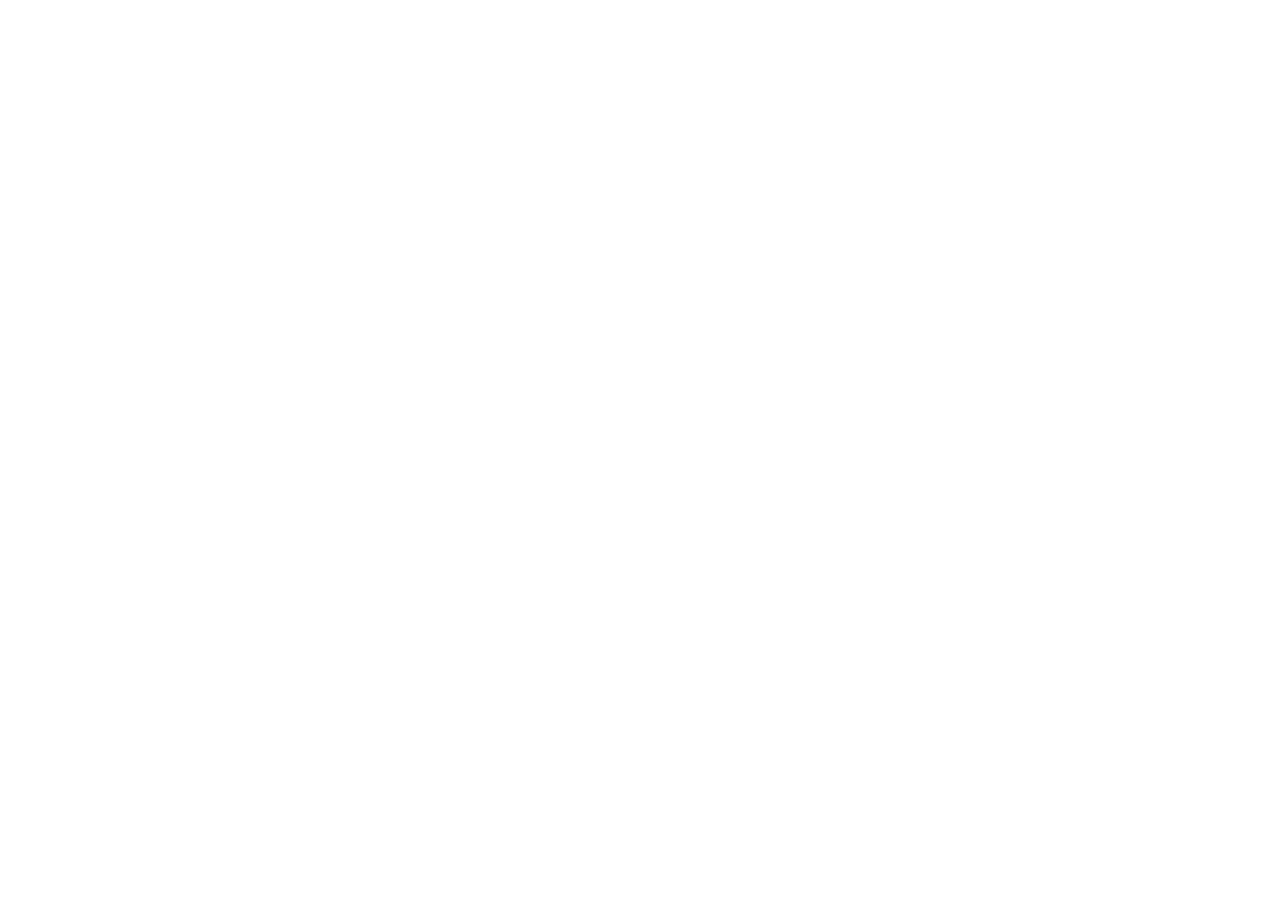
==== index.html @ 7c41d556 "создал файлы для работы" ====
<!DOCTYPE html>
<html lang="ru">
  <head>
    <meta charset="UTF-8" />
    <meta name="viewport" content="width=device-width, initial-scale=1.0" />
    <link rel="stylesheet" href="./css/reset.css" />
    <link rel="stylesheet" href="./css/style.css" />
    <script src="./js/main.js" defer></script>
    <title>Delivery Food</title>
  </head>
  <body></body>
</html>
---- css/style.css ----
@import url("https://fonts.googleapis.com/css2?family=Roboto:wght@400;700&display=swap");
* {
  box-sizing: border-box;
}

body {
  font-family: "Roboto", sans-serif;
}

.container {
  max-width: 1200px;
  margin: 0 auto;
}
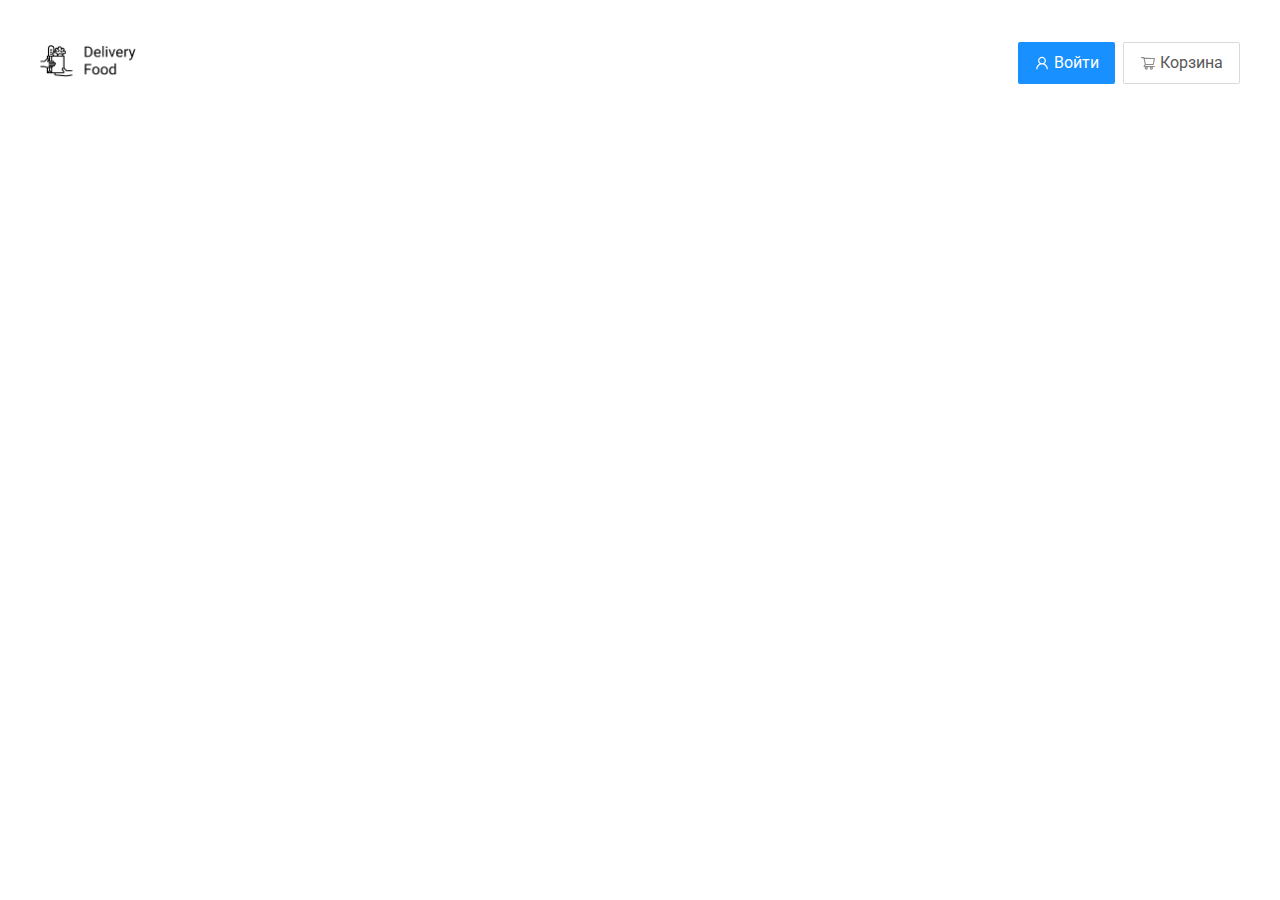
==== commit 065e4b51: "создал: шапку сайта, svg sprites" ====
--- a/index.html
+++ b/index.html
@@ -8,5 +8,38 @@
     <script src="./js/main.js" defer></script>
     <title>Delivery Food</title>
   </head>
-  <body></body>
+  <body>
+    <header class="header">
+      <div class="container">
+        <div class="header-wrapper">
+          <a href="./" class="header-logo logo">
+            <img src="./img/logo.png" alt="logo" />
+          </a>
+          <div class="header-buttons">
+            <a href="#" class="header-login header-button">
+              <svg class="header-login-svg" width="16" height="16">
+                <use href="./img/svg/sprites.svg#login"></use>
+              </svg>
+              Войти
+            </a>
+            <a href="#" class="header-basket header-button">
+              <svg class="header-basket-svg" width="16" height="16">
+                <use href="./img/svg/sprites.svg#basket"></use>
+              </svg>
+              Корзина
+            </a>
+          </div>
+        </div>
+        <!-- /.header-wrapper -->
+      </div>
+      <!-- /.container -->
+    </header>
+    <!-- ./header -->
+    <main class="main"></main>
+    <!-- ./main -->
+    <footer class="footer">
+      <!-- /.container -->
+    </footer>
+    <!-- ./footer -->
+  </body>
 </html>
--- a/css/style.css
+++ b/css/style.css
@@ -10,4 +10,45 @@
 .container {
   max-width: 1200px;
   margin: 0 auto;
+  height: 100%;
+}
+
+.header {
+  height: 125px;
+}
+.header-wrapper {
+  display: flex;
+  align-items: center;
+  justify-content: space-between;
+  height: 100%;
+}
+.header-logo {
+  max-width: 100px;
+}
+.header-logo img {
+  width: 100%;
+}
+.header-buttons {
+  display: flex;
+  gap: 8px;
+}
+.header-button {
+  padding: 8px 16px;
+  font-size: 16px;
+  font-style: normal;
+  font-weight: 400;
+  line-height: 24px;
+  text-decoration: none;
+  display: flex;
+  align-items: center;
+  gap: 4px;
+  border-radius: 2px;
+}
+.header-login {
+  background-color: #1890FF;
+  color: #fff;
+}
+.header-basket {
+  border: 1px solid #D9D9D9;
+  color: #595959;
 }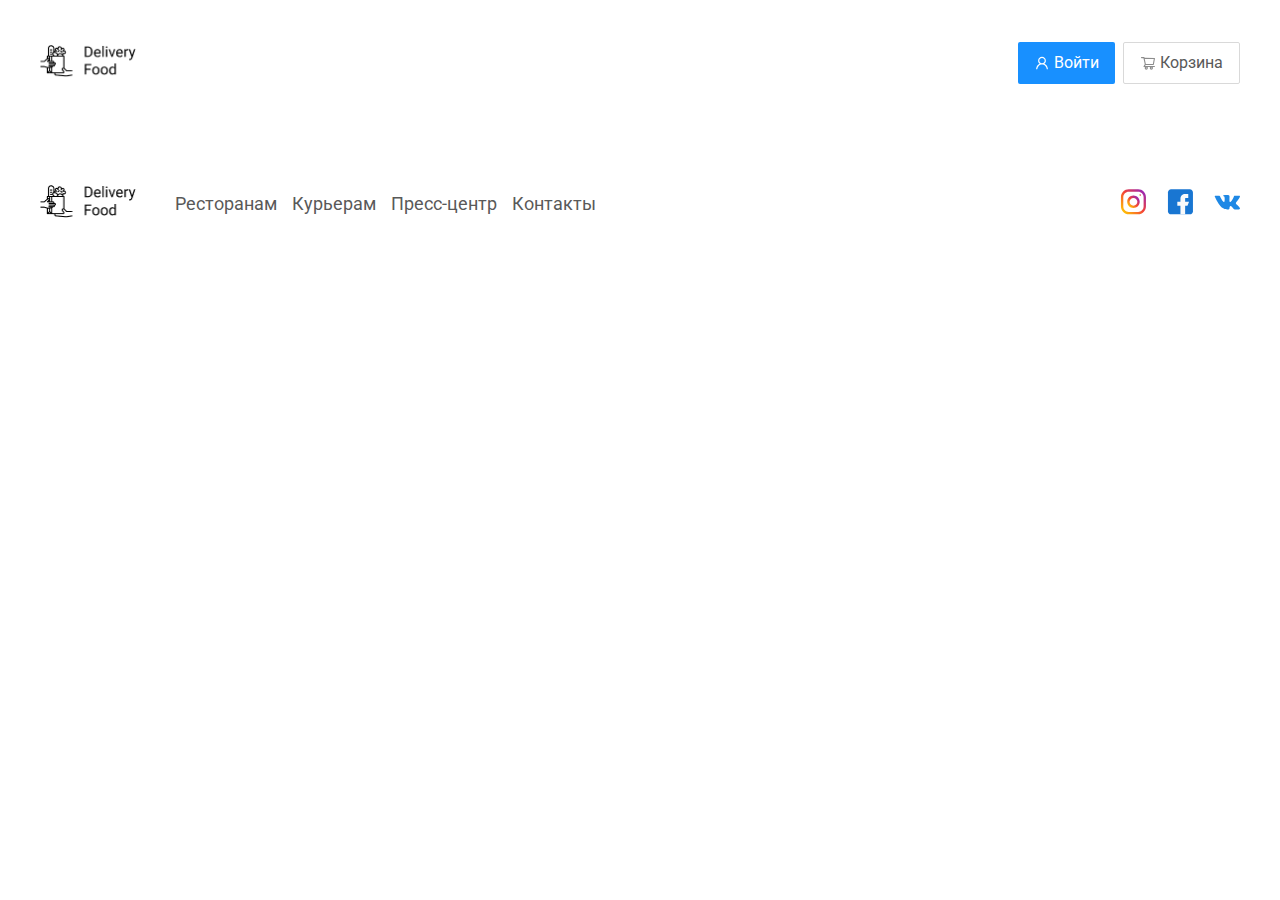
==== commit 70d138b3: "создал: блок footer и стилизовал его" ====
--- a/index.html
+++ b/index.html
@@ -38,6 +38,44 @@
     <main class="main"></main>
     <!-- ./main -->
     <footer class="footer">
+      <div class="container">
+        <div class="footer-wrapper">
+          <a href="./" class="footer-logo logo">
+            <img src="./img/logo.png" alt="logo" />
+          </a>
+          <ul class="footer-list">
+            <li class="footer-list__item">
+              <a href="#" class="footer-list__link">Ресторанам</a>
+            </li>
+            <li class="footer-list__item">
+              <a href="#" class="footer-list__link">Курьерам</a>
+            </li>
+            <li class="footer-list__item">
+              <a href="#" class="footer-list__link">Пресс-центр</a>
+            </li>
+            <li class="footer-list__item">
+              <a href="#" class="footer-list__link">Контакты</a>
+            </li>
+          </ul>
+          <!-- /.footer-list -->
+          <div class="footer-social">
+            <a href="#" class="footer-social__link">
+              <img src="./img/svg/instagram.svg" alt="instagram" />
+            </a>
+            <a href="#" class="footer-social__link">
+              <svg class="footer-svg" width="26" height="26">
+                <use href="./img/svg/sprites.svg#facebook"></use>
+              </svg>
+            </a>
+            <a href="#" class="footer-social__link">
+              <svg class="footer-svg" width="26" height="26">
+                <use href="./img/svg/sprites.svg#vk"></use>
+              </svg>
+            </a>
+          </div>
+        </div>
+        <!-- /.footer-wrapper -->
+      </div>
       <!-- /.container -->
     </footer>
     <!-- ./footer -->
--- a/css/style.css
+++ b/css/style.css
@@ -5,6 +5,11 @@
 
 body {
   font-family: "Roboto", sans-serif;
+}
+
+a {
+  text-decoration: none;
+  color: inherit;
 }
 
 .container {
@@ -21,12 +26,6 @@
   align-items: center;
   justify-content: space-between;
   height: 100%;
-}
-.header-logo {
-  max-width: 100px;
-}
-.header-logo img {
-  width: 100%;
 }
 .header-buttons {
   display: flex;
@@ -51,4 +50,38 @@
 .header-basket {
   border: 1px solid #D9D9D9;
   color: #595959;
+}
+
+.logo {
+  max-width: 100px;
+}
+.logo img {
+  width: 100%;
+}
+
+.footer {
+  height: 156px;
+}
+.footer-wrapper {
+  display: flex;
+  align-items: center;
+  justify-content: space-between;
+  height: 100%;
+  gap: 35px;
+}
+.footer-list {
+  flex-grow: 1;
+  display: flex;
+  align-items: center;
+  gap: 15px;
+  color: #595959;
+  font-size: 18px;
+  font-style: normal;
+  font-weight: 400;
+  line-height: normal;
+}
+.footer-social {
+  display: flex;
+  align-items: center;
+  gap: 21px;
 }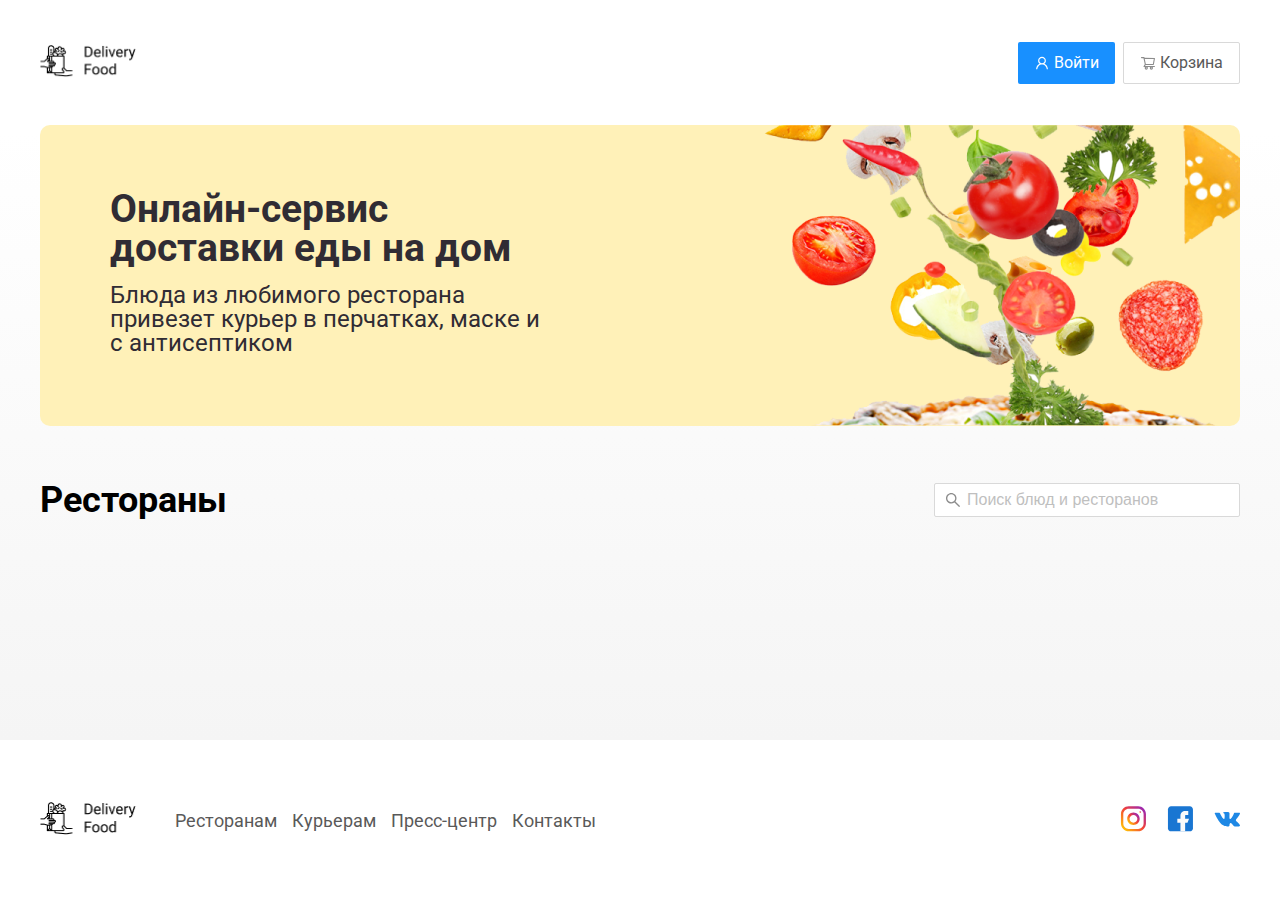
==== commit 062e82c4: "создал: баннер и product header" ====
--- a/index.html
+++ b/index.html
@@ -9,75 +9,113 @@
     <title>Delivery Food</title>
   </head>
   <body>
-    <header class="header">
-      <div class="container">
-        <div class="header-wrapper">
-          <a href="./" class="header-logo logo">
-            <img src="./img/logo.png" alt="logo" />
-          </a>
-          <div class="header-buttons">
-            <a href="#" class="header-login header-button">
-              <svg class="header-login-svg" width="16" height="16">
-                <use href="./img/svg/sprites.svg#login"></use>
-              </svg>
-              Войти
+    <div class="page-wrapper">
+      <header class="header">
+        <div class="container">
+          <div class="header-wrapper">
+            <a href="./" class="header-logo logo">
+              <img src="./img/logo.png" alt="logo" />
             </a>
-            <a href="#" class="header-basket header-button">
-              <svg class="header-basket-svg" width="16" height="16">
-                <use href="./img/svg/sprites.svg#basket"></use>
-              </svg>
-              Корзина
+            <div class="header-buttons">
+              <a href="#" class="header-login header-button">
+                <svg class="header-login-svg" width="16" height="16">
+                  <use href="./img/svg/sprites.svg#login"></use>
+                </svg>
+                Войти
+              </a>
+              <a href="#" class="header-basket header-button">
+                <svg class="header-basket-svg" width="16" height="16">
+                  <use href="./img/svg/sprites.svg#basket"></use>
+                </svg>
+                Корзина
+              </a>
+            </div>
+          </div>
+          <!-- /.header-wrapper -->
+        </div>
+        <!-- /.container -->
+      </header>
+      <!-- ./header -->
+      <main class="main">
+        <div class="container">
+          <div class="banner">
+            <div class="banner-text">
+              <h1 class="banner-text__title">
+                Онлайн-сервис доставки еды на дом
+              </h1>
+              <p class="banner-text__subtitle">
+                Блюда из любимого ресторана привезет курьер в перчатках, маске и
+                с антисептиком
+              </p>
+            </div>
+            <!-- /.banner-text -->
+            <img src="./img/banner.png" alt="banner" class="banner-image" />
+          </div>
+          <!-- /.banner -->
+          <div class="product">
+            <div class="product-header">
+              <h2 class="product-header__title">Рестораны</h2>
+              <div class="product-header__search">
+                <svg class="product-header__icon" width="18" height="18">
+                  <use href="./img/svg/sprites.svg#search"></use>
+                </svg>
+                <input
+                  type="text"
+                  class="input product-header__input"
+                  placeholder="Поиск блюд и ресторанов"
+                />
+              </div>
+            </div>
+            <!-- /.product-header -->
+          </div>
+          <!-- /.product -->
+        </div>
+        <!-- /.container -->
+      </main>
+      <!-- ./main -->
+      <footer class="footer">
+        <div class="container">
+          <div class="footer-wrapper">
+            <a href="./" class="footer-logo logo">
+              <img src="./img/logo.png" alt="logo" />
             </a>
+            <ul class="footer-list">
+              <li class="footer-list__item">
+                <a href="#" class="footer-list__link">Ресторанам</a>
+              </li>
+              <li class="footer-list__item">
+                <a href="#" class="footer-list__link">Курьерам</a>
+              </li>
+              <li class="footer-list__item">
+                <a href="#" class="footer-list__link">Пресс-центр</a>
+              </li>
+              <li class="footer-list__item">
+                <a href="#" class="footer-list__link">Контакты</a>
+              </li>
+            </ul>
+            <!-- /.footer-list -->
+            <div class="footer-social">
+              <a href="#" class="footer-social__link">
+                <img src="./img/svg/instagram.svg" alt="instagram" />
+              </a>
+              <a href="#" class="footer-social__link">
+                <svg class="footer-svg" width="26" height="26">
+                  <use href="./img/svg/sprites.svg#facebook"></use>
+                </svg>
+              </a>
+              <a href="#" class="footer-social__link">
+                <svg class="footer-svg" width="26" height="26">
+                  <use href="./img/svg/sprites.svg#vk"></use>
+                </svg>
+              </a>
+            </div>
           </div>
+          <!-- /.footer-wrapper -->
         </div>
-        <!-- /.header-wrapper -->
-      </div>
-      <!-- /.container -->
-    </header>
-    <!-- ./header -->
-    <main class="main"></main>
-    <!-- ./main -->
-    <footer class="footer">
-      <div class="container">
-        <div class="footer-wrapper">
-          <a href="./" class="footer-logo logo">
-            <img src="./img/logo.png" alt="logo" />
-          </a>
-          <ul class="footer-list">
-            <li class="footer-list__item">
-              <a href="#" class="footer-list__link">Ресторанам</a>
-            </li>
-            <li class="footer-list__item">
-              <a href="#" class="footer-list__link">Курьерам</a>
-            </li>
-            <li class="footer-list__item">
-              <a href="#" class="footer-list__link">Пресс-центр</a>
-            </li>
-            <li class="footer-list__item">
-              <a href="#" class="footer-list__link">Контакты</a>
-            </li>
-          </ul>
-          <!-- /.footer-list -->
-          <div class="footer-social">
-            <a href="#" class="footer-social__link">
-              <img src="./img/svg/instagram.svg" alt="instagram" />
-            </a>
-            <a href="#" class="footer-social__link">
-              <svg class="footer-svg" width="26" height="26">
-                <use href="./img/svg/sprites.svg#facebook"></use>
-              </svg>
-            </a>
-            <a href="#" class="footer-social__link">
-              <svg class="footer-svg" width="26" height="26">
-                <use href="./img/svg/sprites.svg#vk"></use>
-              </svg>
-            </a>
-          </div>
-        </div>
-        <!-- /.footer-wrapper -->
-      </div>
-      <!-- /.container -->
-    </footer>
-    <!-- ./footer -->
+        <!-- /.container -->
+      </footer>
+      <!-- ./footer -->
+    </div>
+    <!-- /.page-wrapper -->
   </body>
 </html>
--- a/css/style.css
+++ b/css/style.css
@@ -13,13 +13,22 @@
 }
 
 .container {
+  width: 100%;
   max-width: 1200px;
   margin: 0 auto;
   height: 100%;
 }
 
+.page-wrapper {
+  display: flex;
+  flex-direction: column;
+  min-height: 100vh;
+}
+
 .header {
-  height: 125px;
+  min-height: 7.8125rem;
+  display: flex;
+  align-items: center;
 }
 .header-wrapper {
   display: flex;
@@ -29,59 +38,189 @@
 }
 .header-buttons {
   display: flex;
-  gap: 8px;
+  gap: 0.5rem;
 }
 .header-button {
-  padding: 8px 16px;
-  font-size: 16px;
+  padding: 0.5rem 1rem;
+  font-size: 1rem;
   font-style: normal;
   font-weight: 400;
-  line-height: 24px;
+  line-height: 1.5rem;
   text-decoration: none;
   display: flex;
   align-items: center;
-  gap: 4px;
-  border-radius: 2px;
+  gap: 0.25rem;
+  border-radius: 0.125rem;
 }
 .header-login {
   background-color: #1890FF;
   color: #fff;
 }
 .header-basket {
-  border: 1px solid #D9D9D9;
+  border: 0.0625rem solid #D9D9D9;
   color: #595959;
 }
 
 .logo {
-  max-width: 100px;
+  max-width: 6.25rem;
 }
 .logo img {
   width: 100%;
 }
 
+.main {
+  flex-grow: 1;
+  background: linear-gradient(180deg, rgba(245, 245, 245, 0) 1.04%, #F5F5F5 100%);
+}
+
+.banner {
+  display: flex;
+  justify-content: space-between;
+  background-color: #fff1b8;
+  padding-left: 4.375rem;
+  border-radius: 0.625rem;
+}
+.banner-text {
+  max-width: 33.625rem;
+  color: #302C34;
+  padding: 4.0625rem 0;
+}
+.banner-text__title {
+  font-size: 2.4375rem;
+  margin-bottom: 0.9375rem;
+  font-weight: 700;
+}
+.banner-text__subtitle {
+  font-size: 1.5rem;
+  font-weight: 400;
+}
+
+.product {
+  padding-top: 3.5rem;
+  padding-bottom: 5.625rem;
+}
+.product-header {
+  display: flex;
+  align-items: center;
+  flex-wrap: wrap;
+  gap: 2.5rem;
+  justify-content: space-between;
+}
+.product-header__title {
+  color: #000;
+  font-size: 2.25rem;
+  font-weight: 700;
+}
+.product-header__search {
+  min-width: 19.125rem;
+  height: 2.125rem;
+  flex-shrink: 0;
+  position: relative;
+  display: flex;
+  align-items: center;
+}
+.product-header__icon {
+  position: absolute;
+  left: 0.625rem;
+}
+.product-header__input {
+  width: 100%;
+  height: 100%;
+  border: none;
+  border-radius: 2px;
+  border: 1px solid #D9D9D9;
+  background: #FFF;
+  padding-left: 2rem;
+  cursor: pointer;
+}
+.product-header__input:focus {
+  outline: none;
+}
+.product-header__input::-moz-placeholder {
+  color: #BFBFBF;
+  font-size: 1rem;
+}
+.product-header__input::placeholder {
+  color: #BFBFBF;
+  font-size: 1rem;
+}
+
 .footer {
-  height: 156px;
+  display: flex;
+  align-items: center;
+  min-height: 9.75rem;
+  padding: 3.75rem 0;
 }
 .footer-wrapper {
   display: flex;
   align-items: center;
   justify-content: space-between;
-  height: 100%;
-  gap: 35px;
+  flex-wrap: wrap;
+  height: 100%;
+  gap: 2.1875rem;
 }
 .footer-list {
   flex-grow: 1;
   display: flex;
   align-items: center;
-  gap: 15px;
+  gap: 0.9375rem;
   color: #595959;
-  font-size: 18px;
+  font-size: 1.125rem;
   font-style: normal;
   font-weight: 400;
   line-height: normal;
+  flex-wrap: wrap;
 }
 .footer-social {
   display: flex;
   align-items: center;
-  gap: 21px;
+  gap: 1.3125rem;
+}
+
+@media (max-width: 1200px) {
+  .container {
+    max-width: 1024px;
+  }
+  .banner-image {
+    width: 500px;
+    -o-object-fit: cover;
+       object-fit: cover;
+  }
+}
+@media (max-width: 1024px) {
+  html {
+    font-size: 14px;
+  }
+  .container {
+    max-width: 768px;
+  }
+  .banner {
+    flex-direction: column;
+  }
+  .banner-image {
+    width: 100%;
+  }
+}
+@media (max-width: 768px) {
+  html {
+    font-size: 12px;
+  }
+  .container {
+    max-width: 480px;
+  }
+  .banner {
+    padding-left: 1.875rem;
+    padding-right: 1.875rem;
+  }
+  .banner-text {
+    padding: 30px 0;
+  }
+  .banner-image {
+    display: none;
+  }
+}
+@media (max-width: 480px) {
+  .container {
+    max-width: 80%;
+  }
 }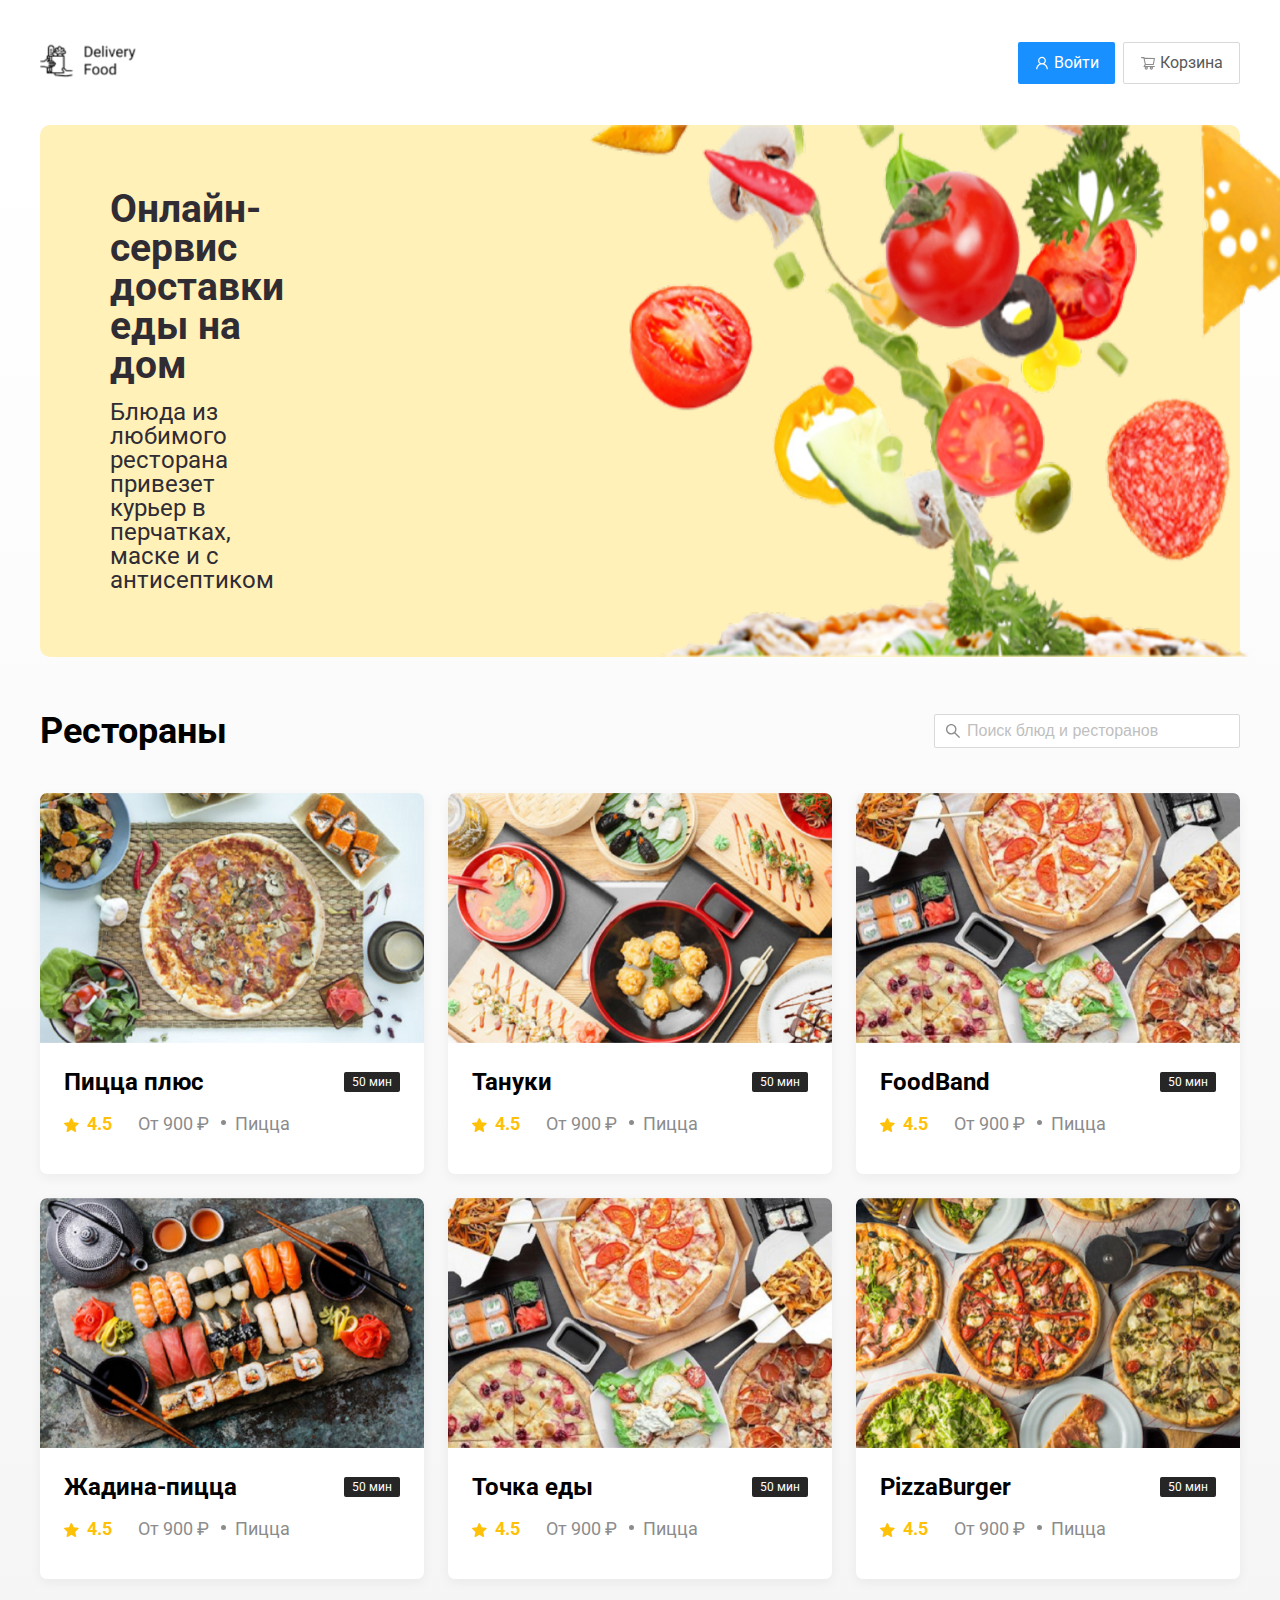
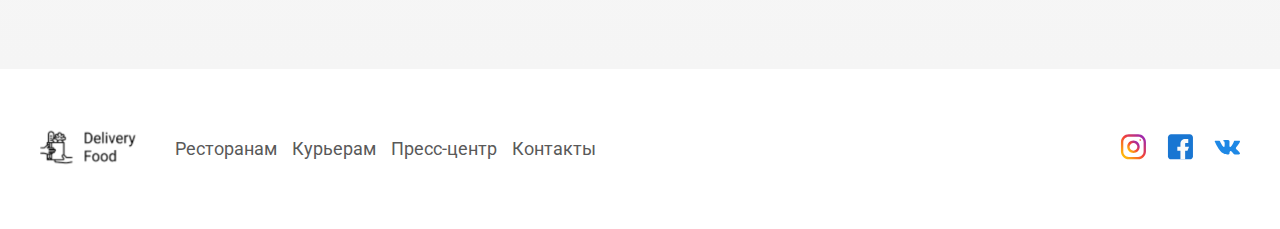
==== commit 75de2767: "создал: главную страницу сайта и сжал картинки" ====
--- a/index.html
+++ b/index.html
@@ -52,21 +52,198 @@
             <img src="./img/banner.png" alt="banner" class="banner-image" />
           </div>
           <!-- /.banner -->
-          <div class="product">
-            <div class="product-header">
-              <h2 class="product-header__title">Рестораны</h2>
-              <div class="product-header__search">
-                <svg class="product-header__icon" width="18" height="18">
+          <div class="products">
+            <div class="products-header">
+              <h2 class="products-header__title">Рестораны</h2>
+              <div class="products-header__search">
+                <svg class="products-header__icon" width="18" height="18">
                   <use href="./img/svg/sprites.svg#search"></use>
                 </svg>
                 <input
                   type="text"
-                  class="input product-header__input"
+                  class="input products-header__input"
                   placeholder="Поиск блюд и ресторанов"
                 />
               </div>
             </div>
-            <!-- /.product-header -->
+            <!-- /.products-header -->
+            <div class="products-wrapper">
+              <div class="products-card">
+                <img
+                  src="./img/image.jpg"
+                  alt="Pizza-Plus"
+                  class="products-card__image"
+                />
+                <div class="products-card__description">
+                  <div class="products-card__description--row">
+                    <h3 class="products-card__description--title">
+                      Пицца плюс
+                    </h3>
+                    <span class="products-card__description--time">50 мин</span>
+                  </div>
+                  <div class="products-card__description-info">
+                    <div class="products-card__description-info--rating">
+                      <svg width="15" height="15">
+                        <use href="./img/svg/sprites.svg#star"></use>
+                      </svg>
+                      <span>4.5</span>
+                    </div>
+                    <p class="products-card__description-info--text">
+                      От 900 ₽
+                    </p>
+                    <p class="products-card__description-info--category">
+                      Пицца
+                    </p>
+                  </div>
+                </div>
+              </div>
+              <!-- /.products-card -->
+              <div class="products-card">
+                <img
+                  src="./img/image-2.jpg"
+                  alt="Tanuki"
+                  class="products-card__image"
+                />
+                <div class="products-card__description">
+                  <div class="products-card__description--row">
+                    <h3 class="products-card__description--title">Тануки</h3>
+                    <span class="products-card__description--time">50 мин</span>
+                  </div>
+                  <div class="products-card__description-info">
+                    <div class="products-card__description-info--rating">
+                      <svg width="15" height="15">
+                        <use href="./img/svg/sprites.svg#star"></use>
+                      </svg>
+                      <span>4.5</span>
+                    </div>
+                    <p class="products-card__description-info--text">
+                      От 900 ₽
+                    </p>
+                    <p class="products-card__description-info--category">
+                      Пицца
+                    </p>
+                  </div>
+                </div>
+              </div>
+              <!-- /.products-card -->
+              <div class="products-card">
+                <img
+                  src="./img/image-4.jpg"
+                  alt="FoodBand"
+                  class="products-card__image"
+                />
+                <div class="products-card__description">
+                  <div class="products-card__description--row">
+                    <h3 class="products-card__description--title">FoodBand</h3>
+                    <span class="products-card__description--time">50 мин</span>
+                  </div>
+                  <div class="products-card__description-info">
+                    <div class="products-card__description-info--rating">
+                      <svg width="15" height="15">
+                        <use href="./img/svg/sprites.svg#star"></use>
+                      </svg>
+                      <span>4.5</span>
+                    </div>
+                    <p class="products-card__description-info--text">
+                      От 900 ₽
+                    </p>
+                    <p class="products-card__description-info--category">
+                      Пицца
+                    </p>
+                  </div>
+                </div>
+              </div>
+              <!-- /.products-card -->
+              <div class="products-card">
+                <img
+                  src="./img/image-1.jpg"
+                  alt="Жадина-пицца"
+                  class="products-card__image"
+                />
+                <div class="products-card__description">
+                  <div class="products-card__description--row">
+                    <h3 class="products-card__description--title">
+                      Жадина-пицца
+                    </h3>
+                    <span class="products-card__description--time">50 мин</span>
+                  </div>
+                  <div class="products-card__description-info">
+                    <div class="products-card__description-info--rating">
+                      <svg width="15" height="15">
+                        <use href="./img/svg/sprites.svg#star"></use>
+                      </svg>
+                      <span>4.5</span>
+                    </div>
+                    <p class="products-card__description-info--text">
+                      От 900 ₽
+                    </p>
+                    <p class="products-card__description-info--category">
+                      Пицца
+                    </p>
+                  </div>
+                </div>
+              </div>
+              <!-- /.products-card -->
+              <div class="products-card">
+                <img
+                  src="./img/image-4.jpg"
+                  alt="Pizza-Plus"
+                  class="products-card__image"
+                />
+                <div class="products-card__description">
+                  <div class="products-card__description--row">
+                    <h3 class="products-card__description--title">Точка еды</h3>
+                    <span class="products-card__description--time">50 мин</span>
+                  </div>
+                  <div class="products-card__description-info">
+                    <div class="products-card__description-info--rating">
+                      <svg width="15" height="15">
+                        <use href="./img/svg/sprites.svg#star"></use>
+                      </svg>
+                      <span>4.5</span>
+                    </div>
+                    <p class="products-card__description-info--text">
+                      От 900 ₽
+                    </p>
+                    <p class="products-card__description-info--category">
+                      Пицца
+                    </p>
+                  </div>
+                </div>
+              </div>
+              <!-- /.products-card -->
+              <div class="products-card">
+                <img
+                  src="./img/image-5.jpg"
+                  alt="PizzaBurger"
+                  class="products-card__image"
+                />
+                <div class="products-card__description">
+                  <div class="products-card__description--row">
+                    <h3 class="products-card__description--title">
+                      PizzaBurger
+                    </h3>
+                    <span class="products-card__description--time">50 мин</span>
+                  </div>
+                  <div class="products-card__description-info">
+                    <div class="products-card__description-info--rating">
+                      <svg width="15" height="15">
+                        <use href="./img/svg/sprites.svg#star"></use>
+                      </svg>
+                      <span>4.5</span>
+                    </div>
+                    <p class="products-card__description-info--text">
+                      От 900 ₽
+                    </p>
+                    <p class="products-card__description-info--category">
+                      Пицца
+                    </p>
+                  </div>
+                </div>
+              </div>
+              <!-- /.products-card -->
+            </div>
+            <!-- /.product-wrapper -->
           </div>
           <!-- /.product -->
         </div>
--- a/css/style.css
+++ b/css/style.css
@@ -95,23 +95,23 @@
   font-weight: 400;
 }
 
-.product {
+.products {
   padding-top: 3.5rem;
   padding-bottom: 5.625rem;
 }
-.product-header {
+.products-header {
   display: flex;
   align-items: center;
   flex-wrap: wrap;
   gap: 2.5rem;
   justify-content: space-between;
 }
-.product-header__title {
+.products-header__title {
   color: #000;
   font-size: 2.25rem;
   font-weight: 700;
 }
-.product-header__search {
+.products-header__search {
   min-width: 19.125rem;
   height: 2.125rem;
   flex-shrink: 0;
@@ -119,11 +119,11 @@
   display: flex;
   align-items: center;
 }
-.product-header__icon {
+.products-header__icon {
   position: absolute;
   left: 0.625rem;
 }
-.product-header__input {
+.products-header__input {
   width: 100%;
   height: 100%;
   border: none;
@@ -133,16 +133,99 @@
   padding-left: 2rem;
   cursor: pointer;
 }
-.product-header__input:focus {
+.products-header__input:focus {
   outline: none;
 }
-.product-header__input::-moz-placeholder {
+.products-header__input::-moz-placeholder {
   color: #BFBFBF;
   font-size: 1rem;
 }
-.product-header__input::placeholder {
+.products-header__input::placeholder {
   color: #BFBFBF;
   font-size: 1rem;
+}
+.products-wrapper {
+  margin-top: 2.75rem;
+  display: grid;
+  grid-template-columns: repeat(3, 1fr);
+  gap: 1.5rem;
+}
+.products-card {
+  border-radius: 0.4375rem;
+  background: #fff;
+  width: 100%;
+  box-shadow: 0rem 0.25rem 0.75rem 0rem rgba(0, 0, 0, 0.05);
+}
+.products-card__image {
+  width: 100%;
+  height: 15.625rem;
+  -o-object-fit: cover;
+     object-fit: cover;
+  border-radius: 0.4375rem 0.4375rem 0rem 0rem;
+}
+.products-card__description {
+  padding: 1.25rem 1.5rem 2.125rem 1.5rem;
+}
+.products-card__description--row {
+  display: flex;
+  align-items: center;
+  justify-content: space-between;
+  margin-bottom: 0.625rem;
+}
+.products-card__description--title {
+  color: #000;
+  font-size: 1.5rem;
+  font-weight: 700;
+  line-height: 2rem;
+}
+.products-card__description--time {
+  color: #fff;
+  font-size: 0.75rem;
+  font-style: normal;
+  font-weight: 400;
+  line-height: 1.25rem;
+  padding: 0 8px;
+  background-color: #262626;
+  border-radius: 2px;
+}
+.products-card__description-info {
+  display: flex;
+  align-items: center;
+  gap: 1.625rem;
+}
+.products-card__description-info--rating {
+  display: flex;
+  align-items: center;
+  gap: 8px;
+}
+.products-card__description-info--rating span {
+  color: #FFC107;
+  font-size: 1.125rem;
+  font-weight: 700;
+  line-height: 2rem;
+}
+.products-card__description-info--text {
+  color: #8C8C8C;
+  font-size: 1.125rem;
+  font-weight: 400;
+  line-height: 2rem;
+}
+.products-card__description-info--category {
+  color: #8C8C8C;
+  font-size: 1.125rem;
+  font-weight: 400;
+  line-height: 2rem;
+  position: relative;
+}
+.products-card__description-info--category:before {
+  content: "";
+  width: 5px;
+  height: 5px;
+  border-radius: 50%;
+  background-color: #8C8C8C;
+  position: absolute;
+  left: -14px;
+  top: 12px;
 }
 
 .footer {
@@ -200,6 +283,9 @@
   .banner-image {
     width: 100%;
   }
+  .products-wrapper {
+    grid-template-columns: repeat(2, 1fr);
+  }
 }
 @media (max-width: 768px) {
   html {
@@ -218,6 +304,9 @@
   .banner-image {
     display: none;
   }
+  .products-wrapper {
+    grid-template-columns: 1fr;
+  }
 }
 @media (max-width: 480px) {
   .container {
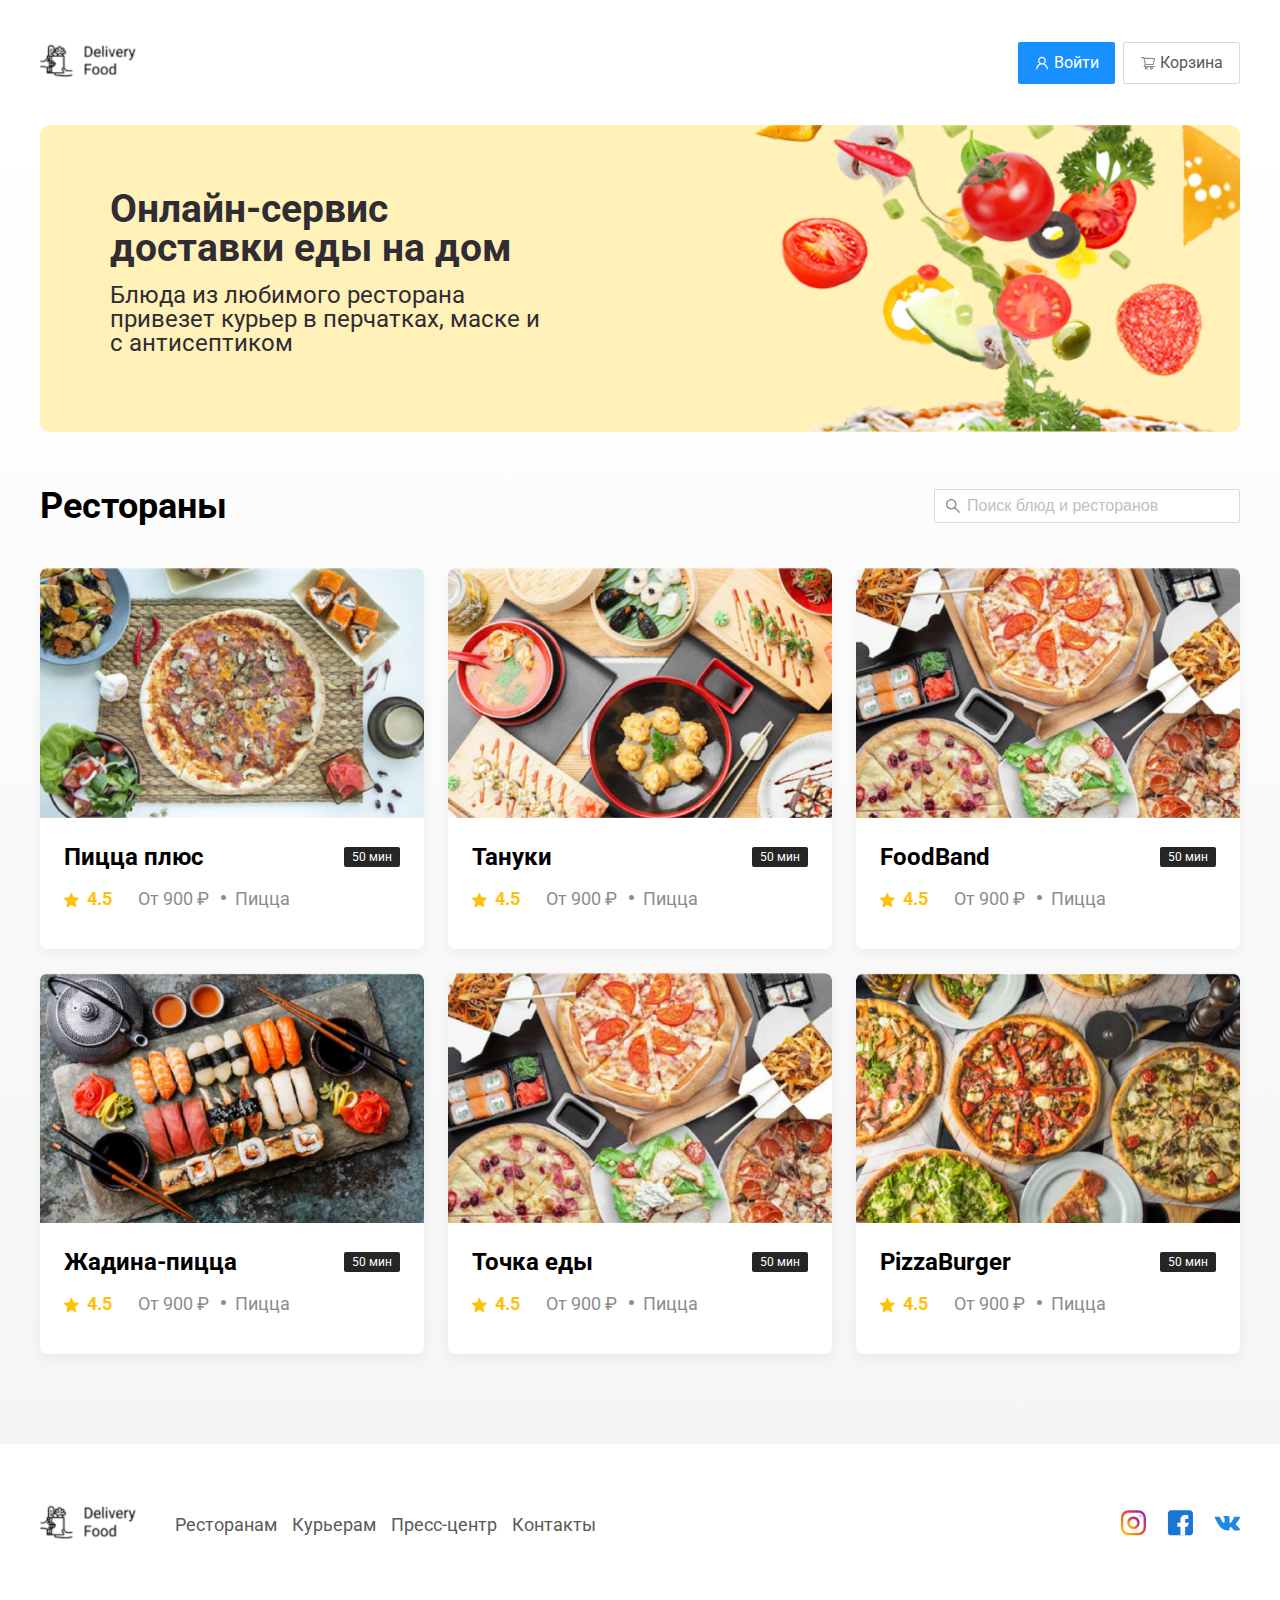
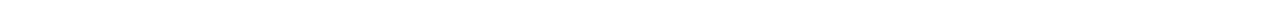
==== commit 2251e861: "изменил: поведение картинки баннера" ====
--- a/index.html
+++ b/index.html
@@ -68,7 +68,7 @@
             </div>
             <!-- /.products-header -->
             <div class="products-wrapper">
-              <div class="products-card">
+              <a href="#" class="products-card">
                 <img
                   src="./img/image.jpg"
                   alt="Pizza-Plus"
@@ -96,9 +96,9 @@
                     </p>
                   </div>
                 </div>
-              </div>
-              <!-- /.products-card -->
-              <div class="products-card">
+              </a>
+              <!-- /.products-card -->
+              <a href="./goods.html" class="products-card">
                 <img
                   src="./img/image-2.jpg"
                   alt="Tanuki"
@@ -124,9 +124,9 @@
                     </p>
                   </div>
                 </div>
-              </div>
-              <!-- /.products-card -->
-              <div class="products-card">
+              </a>
+              <!-- /.products-card -->
+              <a href="#" class="products-card">
                 <img
                   src="./img/image-4.jpg"
                   alt="FoodBand"
@@ -152,9 +152,9 @@
                     </p>
                   </div>
                 </div>
-              </div>
-              <!-- /.products-card -->
-              <div class="products-card">
+              </a>
+              <!-- /.products-card -->
+              <a href="#" class="products-card">
                 <img
                   src="./img/image-1.jpg"
                   alt="Жадина-пицца"
@@ -182,9 +182,9 @@
                     </p>
                   </div>
                 </div>
-              </div>
-              <!-- /.products-card -->
-              <div class="products-card">
+              </a>
+              <!-- /.products-card -->
+              <a href="#" class="products-card">
                 <img
                   src="./img/image-4.jpg"
                   alt="Pizza-Plus"
@@ -210,9 +210,9 @@
                     </p>
                   </div>
                 </div>
-              </div>
-              <!-- /.products-card -->
-              <div class="products-card">
+              </a>
+              <!-- /.products-card -->
+              <a href="#" class="products-card">
                 <img
                   src="./img/image-5.jpg"
                   alt="PizzaBurger"
@@ -240,7 +240,7 @@
                     </p>
                   </div>
                 </div>
-              </div>
+              </a>
               <!-- /.products-card -->
             </div>
             <!-- /.product-wrapper -->
--- a/css/style.css
+++ b/css/style.css
@@ -79,6 +79,9 @@
   background-color: #fff1b8;
   padding-left: 4.375rem;
   border-radius: 0.625rem;
+}
+.banner-image {
+  max-width: 43.75rem;
 }
 .banner-text {
   max-width: 33.625rem;
@@ -265,7 +268,7 @@
     max-width: 1024px;
   }
   .banner-image {
-    width: 500px;
+    max-width: 500px;
     -o-object-fit: cover;
        object-fit: cover;
   }
@@ -281,7 +284,7 @@
     flex-direction: column;
   }
   .banner-image {
-    width: 100%;
+    display: none;
   }
   .products-wrapper {
     grid-template-columns: repeat(2, 1fr);
